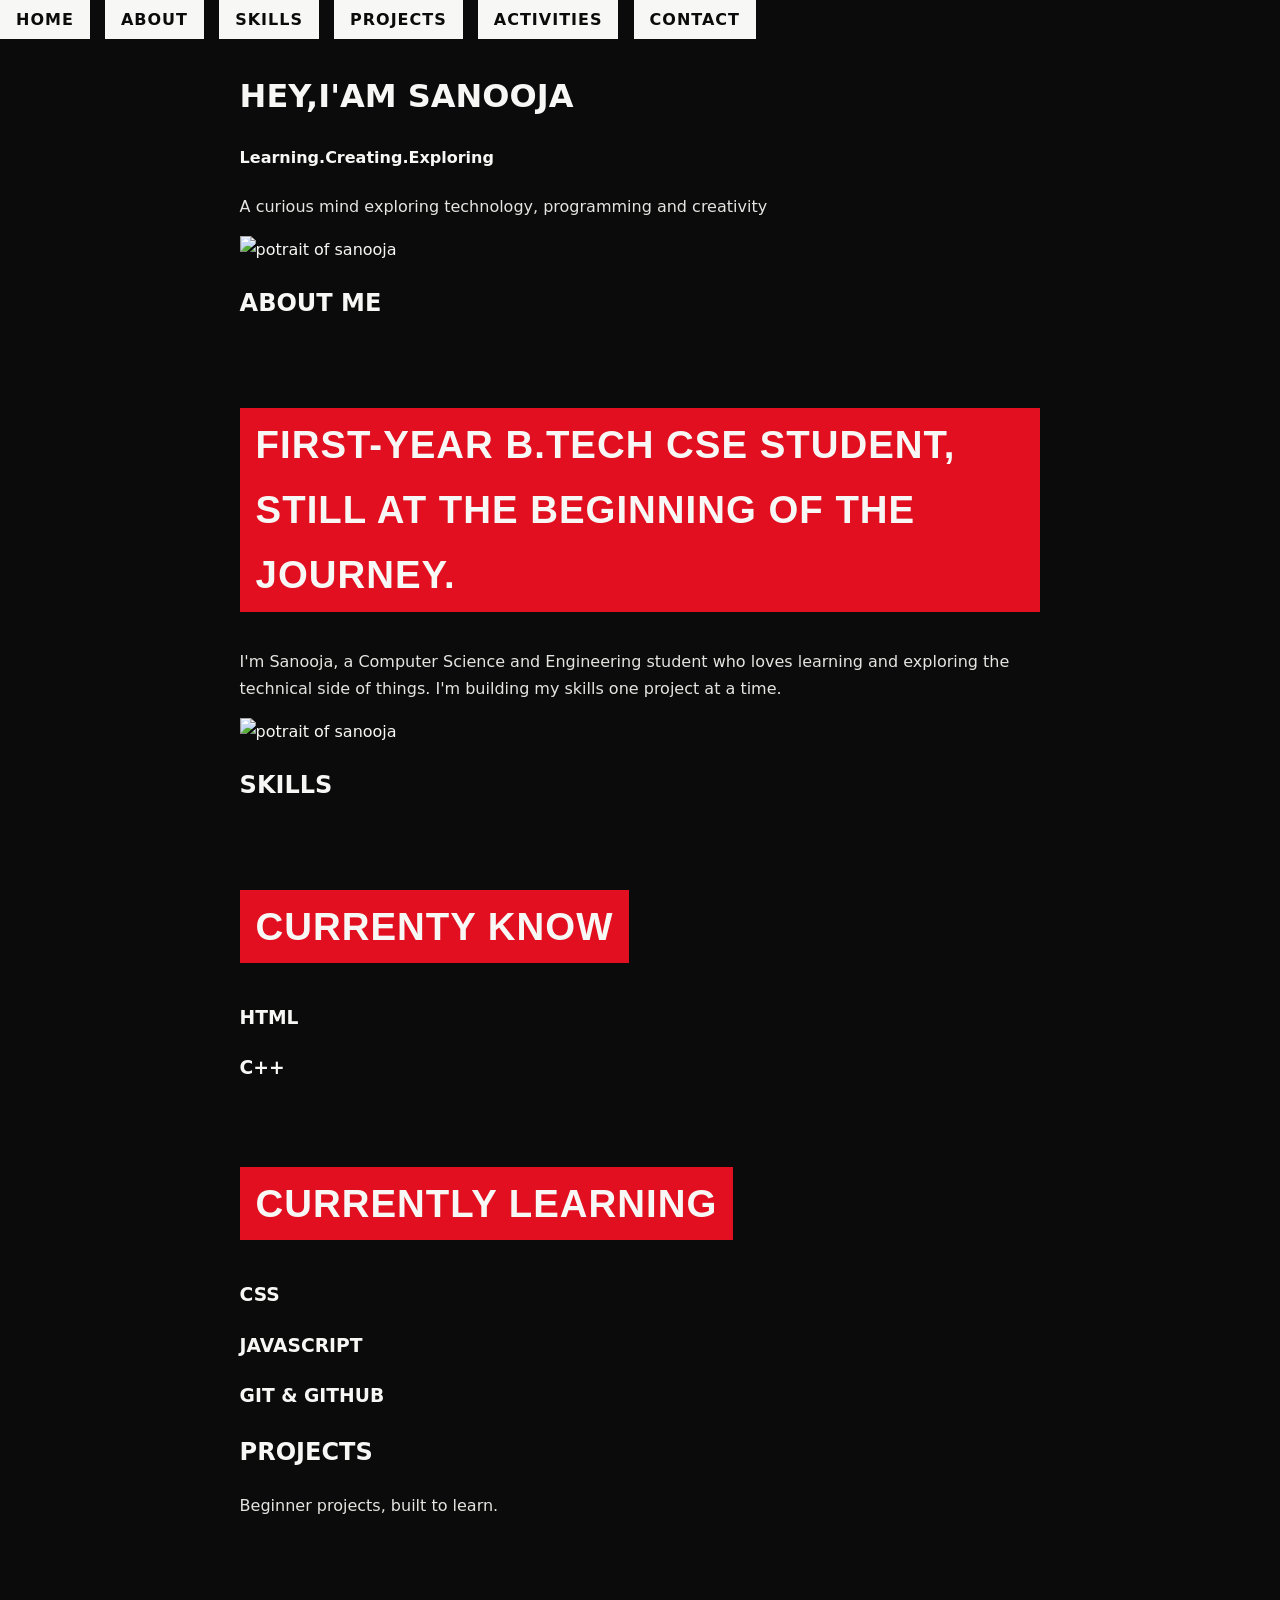
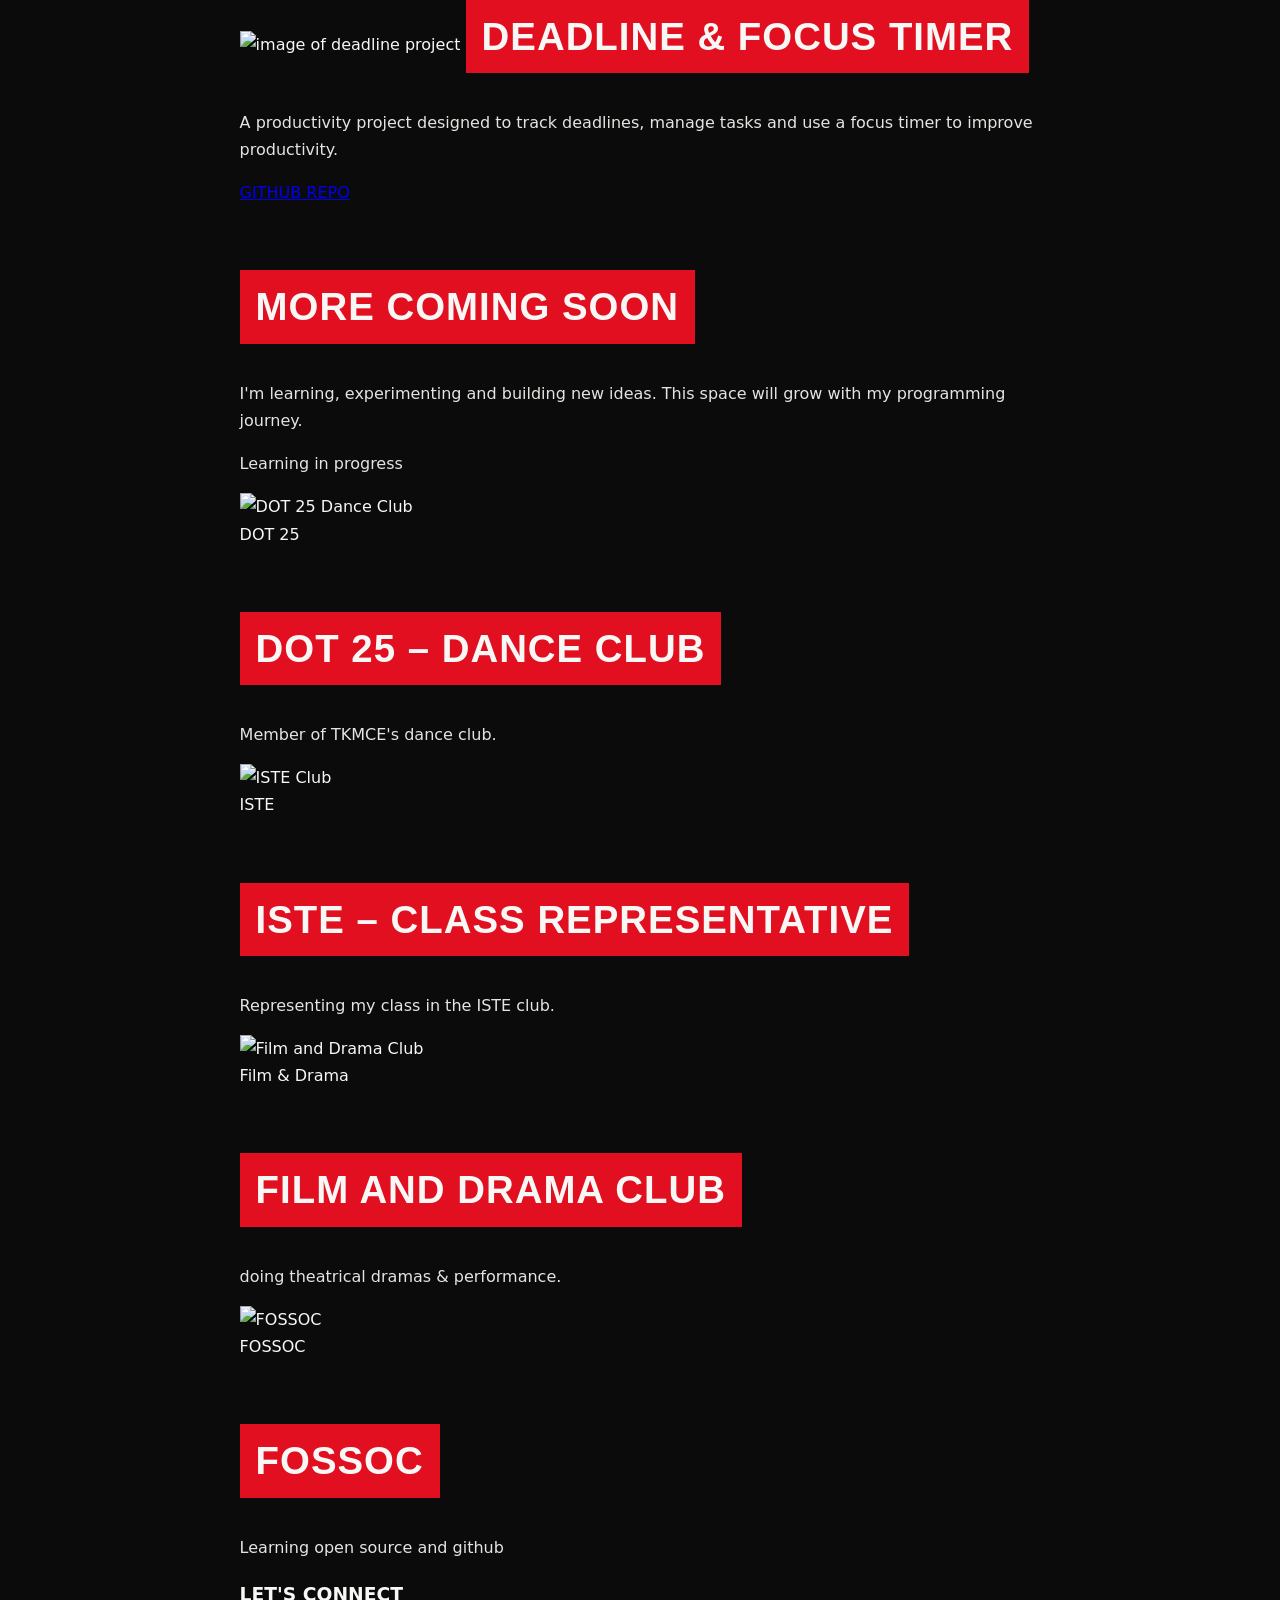
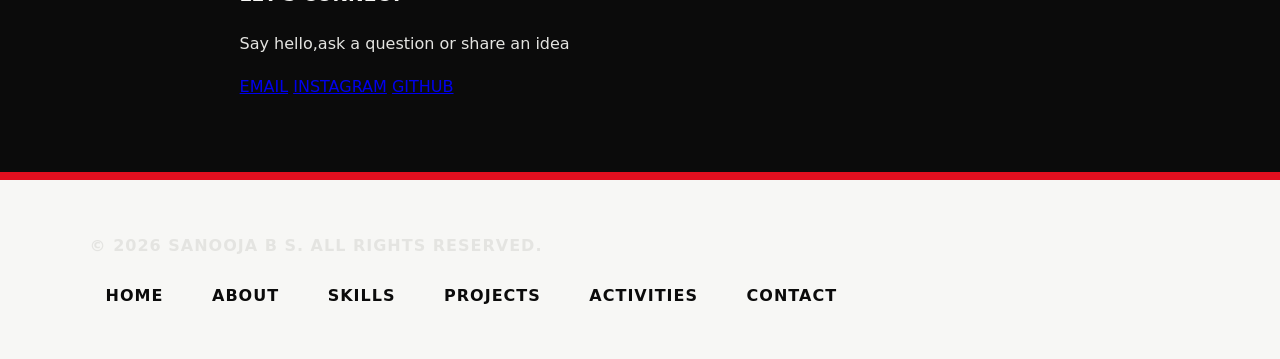
==== index.html @ 66589420 "Update portfolio structure and navigation" ====
<!DOCTYPE html>
<html lan="en">

<head>
  <meta charset="UTF-8">
  <title>sanooja portfolio</title>
  <link rel="stylesheet" href="style.css">
</head>

<body>
  <header>
    <nav>
    <a href="#home">HOME</a>
    <a href="#about">ABOUT</a>
    <a href="#skills">SKILLS</a>
    <a href="#projects">PROJECTS</a>
    <a href="#activities">ACTIVITIES</a>
    <a href="#contact">CONTACT</a>
</nav>
  </header>
  <main>
    <h1>HEY,I'AM SANOOJA</h1>
    <h4>Learning.Creating.Exploring</h4>
    <p>A curious mind exploring technology, programming and creativity</p>
    <img src="C:\Users\sayoo\OneDrive\Desktop\PROJECT PIC\sanooportfolioimage1.jpeg" alt="potrait of sanooja">
    <section id="about">
<h1>ABOUT ME</h1>
            <h2>First-year B.Tech CSE student, still at the beginning of the journey.</h2>
            <p>I'm Sanooja, a Computer Science and Engineering student who loves learning and exploring the technical side of things. I'm building my skills one project at a time.</p>
            <img src="C:\Users\sayoo\OneDrive\Desktop\PROJECT PIC\sanooportfolioimage2.jpeg" alt="potrait of sanooja">

</section>
<section id="skills">

    <h1>SKILLS</h1>
           
            <h2>CURRENTY KNOW</h2>
            <div class="skillcard">
                <h3>HTML</h3>  
            </div>
            <div class="skillcard">
                <h3>C++</h3>    
            </div>
            <h2>CURRENTLY LEARNING</h2>
            <div class="skillcard">
                <h3>CSS</h3>
            </div>
            <div class="skillcard">
                <h3>JAVASCRIPT</h3>
            </div>
            <div class="skillcard">
                <h3>GIT & GITHUB</h3>
            </div>

</section>
<section id="projects">
       <h1>PROJECTS</h1>
            <p>
       <e> Beginner projects, built to learn.</e>
            </p>
            <img src="C:\Users\sayoo\OneDrive\Desktop\PROJECT PIC\DEADLINEPROJECT IMAGE .png"alt="image of deadline project">
            <h2>DEADLINE & FOCUS TIMER</h2>
            <p><e>A productivity project designed to track deadlines, manage tasks and use a focus timer to improve productivity.</e></p>
            
            <div class="skillcard">
                <a href="https://github.com/sanooja-bs/deadline_project">GITHUB REPO</a>
            </div>
               <!-- Project 2 -->
            <div class="project-card">

                <div class="project-icon">
                    <i class="fa-solid fa-code"></i>
                </div>

              
                <h2>More Coming Soon</h2>

                <p>
                    I'm learning, experimenting and building
                    new ideas. This space will grow with my
                    programming journey.
                </p>

     
                <p class="project-status">Learning in progress</p>

    
</section>
<section id="activities">

    <!-- CARDS -->
        <section class="activities-grid">
            <!-- CARD 1 -->
            <article class="activity-card">

                <div class="activity-image">
                    <img src="C:\Users\sayoo\OneDrive\Desktop\PROJECT PIC\dot.jpg" alt="DOT 25 Dance Club">
                    <div class="image-title">DOT 25</div>
                </div>

                <div class="activity-content">
                    <h2>DOT 25 – DANCE CLUB</h2>
                    <p>Member of TKMCE's dance club.</p>
                </div>

            </article>


            <!-- CARD 2 -->
            <article class="activity-card">

                <div class="activity-image">
                    <img src="C:\Users\sayoo\OneDrive\Desktop\PROJECT PIC\iste.jpg" alt="ISTE Club">
                
                    <div class="image-title">ISTE</div>
                </div>

                <div class="activity-content">
                    <h2>ISTE – CLASS REPRESENTATIVE</h2>
                    <p>Representing my class in the ISTE club.</p>
                </div>

            </article>


            <!-- CARD 3 -->
            <article class="activity-card">

                <div class="activity-image">
                    <img src="C:\Users\sayoo\OneDrive\Desktop\PROJECT PIC\f&d.jpg" alt="Film and Drama Club">
                    <div class="image-title">Film & Drama</div>
                </div>

                <div class="activity-content">
                    <h2>FILM AND DRAMA CLUB</h2>
                    <p>doing theatrical dramas & performance.</p>
                </div>

            </article>


            <!-- CARD 4 -->
            <article class="activity-card">

                <div class="activity-image">
                    <img src="C:\Users\sayoo\OneDrive\Desktop\PROJECT PIC\foss.jpg" alt="FOSSOC">
                    <div class="image-title">FOSSOC</div>
                <div class="activity-content">
                    <h2>FOSSOC</h2>
                    <p>Learning open source and github</p>
                </div>


            </article>

</section>
<section id="contact">
 <h1>LET'S CONNECT</h1>
            <p>Say hello,ask a question or share an idea</p>
            <div class="social-links">

        <a href="mailto:sanusaooja067@gmail.com">EMAIL</a>
           
      

        <a href=https://www.instagram.com/hey_sanooja_/?hl>INSTAGRAM</a>
           

        <a href="https://github.com/sanooja-bs">GITHUB</a>
            
        </a>
        </main>
   

    

</section>
  </main>
  <footer> <p>© 2026 Sanooja B S. All rights reserved.</p>
    <nav>
    <a href="#home">HOME</a>
    <a href="#about">ABOUT</a>
    <a href="#skills">SKILLS</a>
    <a href="#projects">PROJECTS</a>
    <a href="#activities">ACTIVITIES</a>
    <a href="#contact">CONTACT</a>
</nav>
  </footer>
</body>
</html>
---- style.css ----
:root {
    --black: #0b0b0b;
    --ink: #151515;
    --white: #f7f7f5;
    --gray: #9a9a9a;
    --gray-light: #e4e4e1;
    --red: #e10f1f;
}

* {
    box-sizing: border-box;
}

html {
    scroll-behavior: smooth;
}

body {
    margin: 0;
    font-family: "Segoe UI", system-ui, Arial, sans-serif;
    background: var(--black);
    color: var(--white);
    line-height: 1.7;
}

/* ---------- Hero: giant name on black, red block behind ---------- */
.hero {
    position: relative;
    overflow: hidden;
    text-align: left;
    padding: 90px 7vw 56px;
    border-bottom: 2px solid var(--white);
}

.hero::before {
    content: "";
    position: absolute;
    top: 0;
    right: 0;
    width: 34%;
    height: 100%;
    background: var(--red);
    z-index: 0;
}

.hero > * {
    position: relative;
    z-index: 1;
}

.hero h1 {
    font-family: Impact, "Arial Black", sans-serif;
    font-size: clamp(3rem, 12vw, 8rem);
    line-height: 0.95;
    text-transform: uppercase;
    letter-spacing: -1px;
    margin: 0 0 18px;
    color: var(--white);
}

.hero p {
    max-width: 560px;
    margin: 0 0 28px;
    color: var(--gray-light);
    font-size: 1.1rem;
    font-weight: 600;
}

nav a {
    display: inline-block;
    margin: 0 10px 8px 0;
    padding: 6px 16px;
    color: var(--black);
    background: var(--white);
    text-decoration: none;
    font-weight: 800;
    text-transform: uppercase;
    letter-spacing: 1px;
    transition: background 0.2s, color 0.2s;
}

nav a:hover {
    background: var(--black);
    color: var(--white);
    outline: 2px solid var(--white);
}

/* ---------- Sections ---------- */
main {
    max-width: 980px;
    margin: auto;
    padding: 0 7vw;
}

h2 {
    display: inline-block;
    margin: 64px 0 20px;
    padding: 4px 16px;
    background: var(--red);
    color: var(--white);
    font-family: Impact, "Arial Black", sans-serif;
    font-size: clamp(1.6rem, 5vw, 2.4rem);
    text-transform: uppercase;
    letter-spacing: 1px;
}

p {
    color: var(--gray-light);
}

/* ---------- Skill chips ---------- */
.chips {
    list-style: none;
    padding: 0;
    display: flex;
    flex-wrap: wrap;
    gap: 10px;
}

.chips li {
    background: var(--gray-light);
    color: var(--black);
    padding: 6px 18px;
    font-weight: 800;
    text-transform: uppercase;
    font-size: 0.85rem;
    letter-spacing: 0.5px;
}

.chips li:nth-child(3n + 1) {
    background: var(--white);
}

.chips li:nth-child(3n + 2) {
    background: var(--red);
    color: var(--white);
}

/* ---------- Project cards: alternate white and dark ---------- */
.grid {
    display: grid;
    grid-template-columns: repeat(auto-fit, minmax(250px, 1fr));
    gap: 18px;
}

.card {
    padding: 22px;
    background: var(--white);
    color: var(--black);
    border-bottom: 8px solid var(--red);
}

.card:nth-child(even) {
    background: var(--ink);
    color: var(--white);
    border: 2px solid var(--gray);
    border-bottom: 8px solid var(--red);
}

.card h3 {
    margin: 0 0 8px;
    font-family: Impact, "Arial Black", sans-serif;
    font-size: 1.6rem;
    text-transform: uppercase;
    line-height: 1.1;
}

.card p {
    color: inherit;
    opacity: 0.85;
    margin: 0 0 14px;
}

.card a {
    color: var(--red);
    font-weight: 800;
    text-transform: uppercase;
    letter-spacing: 1px;
    text-decoration: none;
    border-bottom: 3px solid var(--red);
}

.card a:hover {
    background: var(--red);
    color: var(--white);
}

/* ---------- Links, focus, selection ---------- */
a:focus-visible {
    outline: 3px solid var(--red);
    outline-offset: 3px;
}

::selection {
    background: var(--red);
    color: var(--white);
}

/* ---------- Footer ---------- */
footer {
    margin-top: 72px;
    padding: 36px 7vw;
    background: var(--white);
    color: var(--black);
    font-weight: 700;
    text-transform: uppercase;
    letter-spacing: 1px;
    text-align: left;
    border-top: 8px solid var(--red);
}

/* ---------- Mobile ---------- */
@media (max-width: 640px) {
    .hero::before {
        width: 100%;
        height: 14px;
        top: auto;
        bottom: 0;
    }
}
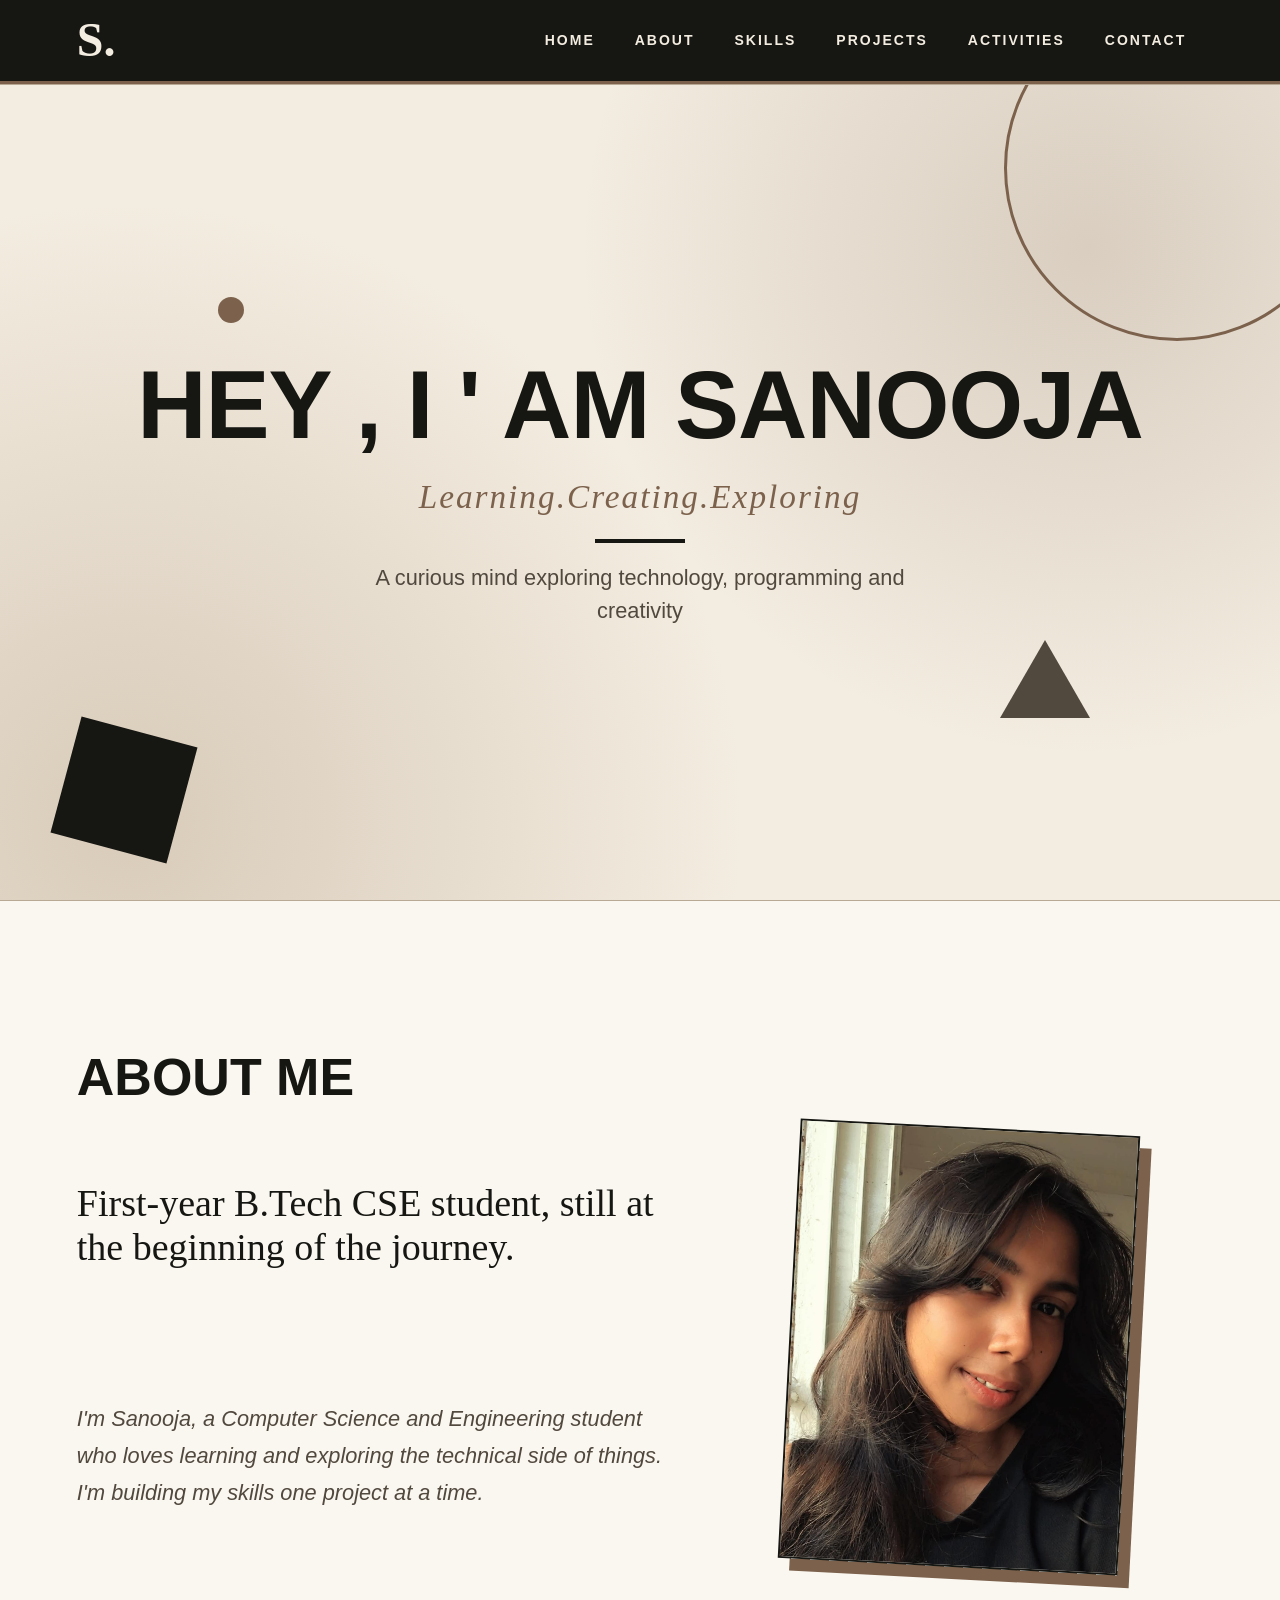
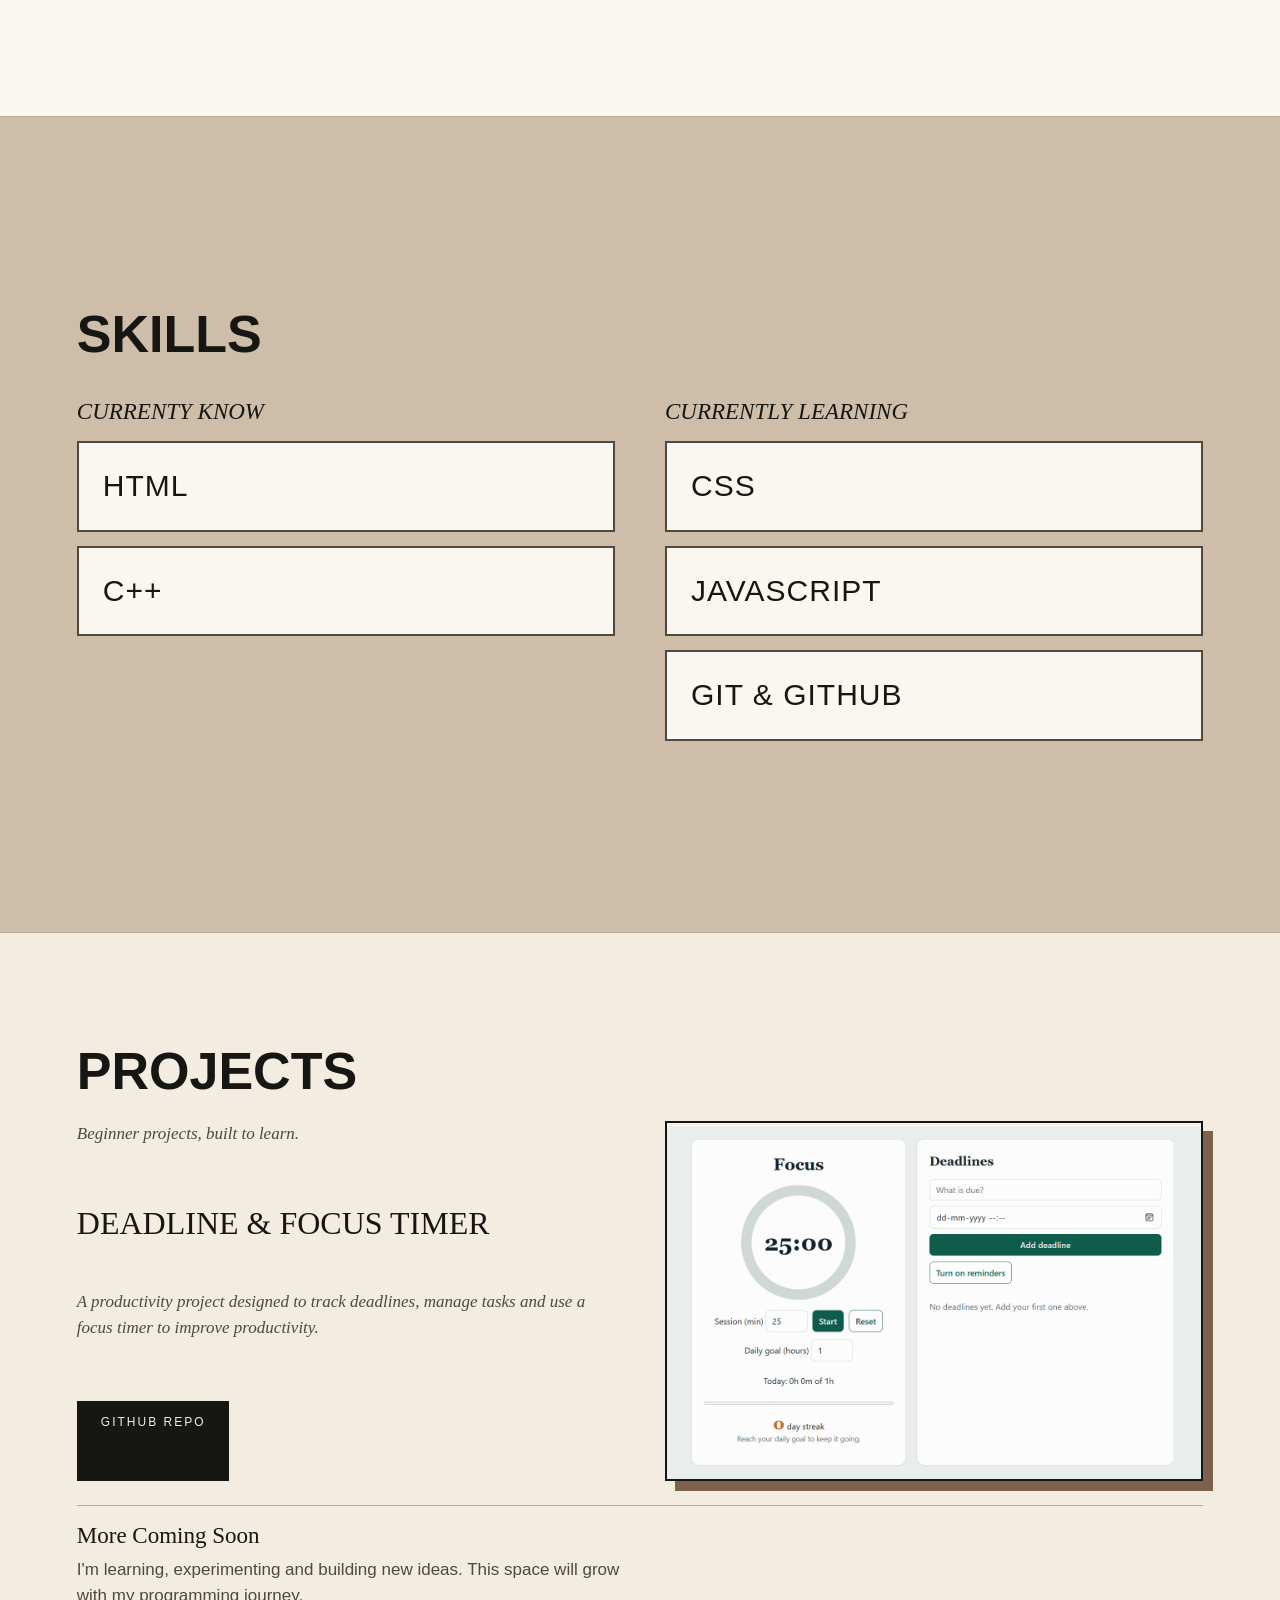
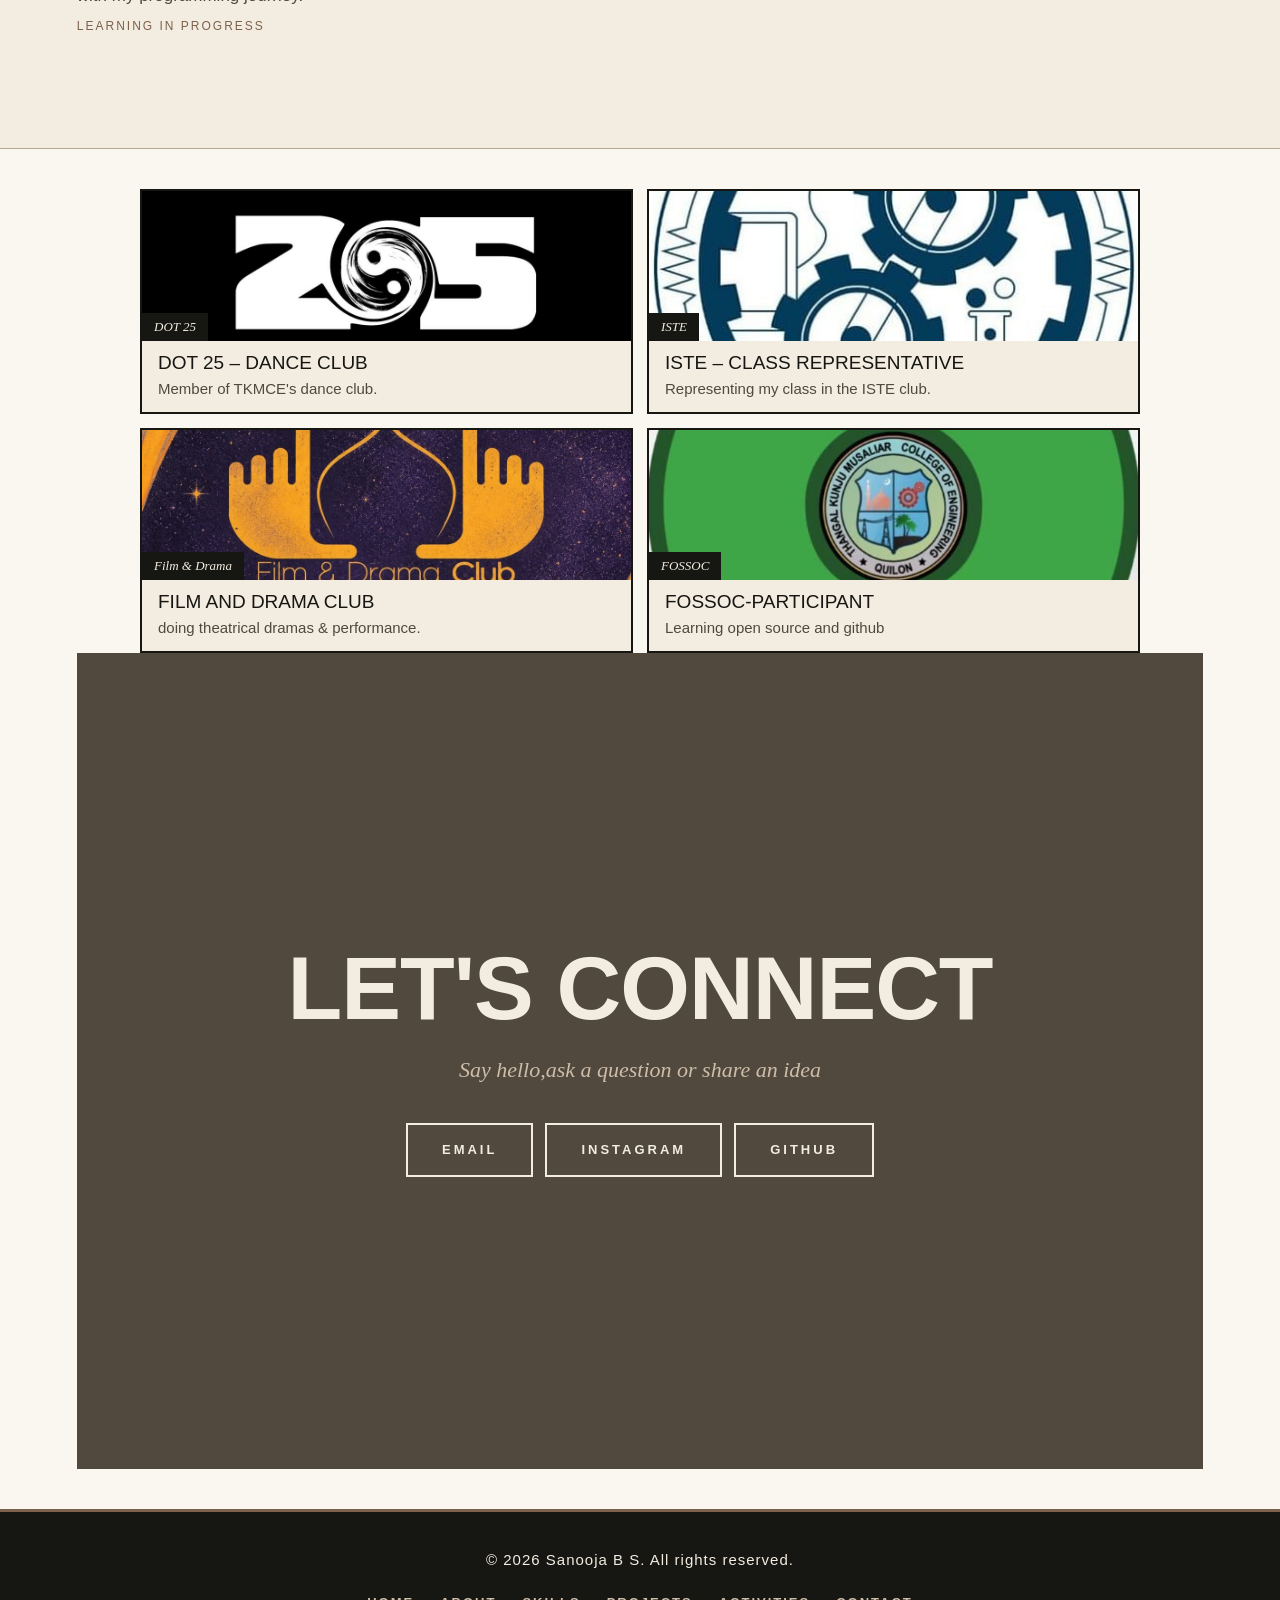
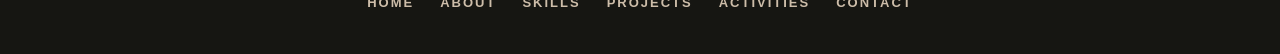
==== commit 66018cc1: "update website styling" ====
--- a/index.html
+++ b/index.html
@@ -19,15 +19,17 @@
 </nav>
   </header>
   <main>
-    <h1>HEY,I'AM SANOOJA</h1>
+    <section id="home">
+    <h1>HEY , I ' AM  SANOOJA</h1>
     <h4>Learning.Creating.Exploring</h4>
     <p>A curious mind exploring technology, programming and creativity</p>
-    <img src="C:\Users\sayoo\OneDrive\Desktop\PROJECT PIC\sanooportfolioimage1.jpeg" alt="potrait of sanooja">
+    <img src="PROJECT PIC\sanooportfolioimage1.jpeg" alt="potrait of sanooja">
+    </section>
     <section id="about">
 <h1>ABOUT ME</h1>
             <h2>First-year B.Tech CSE student, still at the beginning of the journey.</h2>
             <p>I'm Sanooja, a Computer Science and Engineering student who loves learning and exploring the technical side of things. I'm building my skills one project at a time.</p>
-            <img src="C:\Users\sayoo\OneDrive\Desktop\PROJECT PIC\sanooportfolioimage2.jpeg" alt="potrait of sanooja">
+            <img src="PROJECT PIC\sanooportfolioimage2.jpeg" alt="potrait of sanooja">
 
 </section>
 <section id="skills">
@@ -58,7 +60,7 @@
             <p>
        <e> Beginner projects, built to learn.</e>
             </p>
-            <img src="C:\Users\sayoo\OneDrive\Desktop\PROJECT PIC\DEADLINEPROJECT IMAGE .png"alt="image of deadline project">
+            <img src="PROJECT PIC\DEADLINEPROJECT IMAGE .png" alt="image of deadline project">
             <h2>DEADLINE & FOCUS TIMER</h2>
             <p><e>A productivity project designed to track deadlines, manage tasks and use a focus timer to improve productivity.</e></p>
             
@@ -94,7 +96,7 @@
             <article class="activity-card">
 
                 <div class="activity-image">
-                    <img src="C:\Users\sayoo\OneDrive\Desktop\PROJECT PIC\dot.jpg" alt="DOT 25 Dance Club">
+                    <img src="PROJECT PIC\dot.jpg" alt="DOT 25 Dance Club">
                     <div class="image-title">DOT 25</div>
                 </div>
 
@@ -110,7 +112,7 @@
             <article class="activity-card">
 
                 <div class="activity-image">
-                    <img src="C:\Users\sayoo\OneDrive\Desktop\PROJECT PIC\iste.jpg" alt="ISTE Club">
+                    <img src="PROJECT PIC\iste.jpg" alt="ISTE Club">
                 
                     <div class="image-title">ISTE</div>
                 </div>
@@ -127,7 +129,7 @@
             <article class="activity-card">
 
                 <div class="activity-image">
-                    <img src="C:\Users\sayoo\OneDrive\Desktop\PROJECT PIC\f&d.jpg" alt="Film and Drama Club">
+                    <img src="PROJECT PIC\f&d.jpg" alt="Film and Drama Club">
                     <div class="image-title">Film & Drama</div>
                 </div>
 
@@ -143,10 +145,11 @@
             <article class="activity-card">
 
                 <div class="activity-image">
-                    <img src="C:\Users\sayoo\OneDrive\Desktop\PROJECT PIC\foss.jpg" alt="FOSSOC">
+                    <img src="PROJECT PIC\foss.jpg" alt="FOSSOC">
                     <div class="image-title">FOSSOC</div>
+                    </div>
                 <div class="activity-content">
-                    <h2>FOSSOC</h2>
+                    <h2>FOSSOC-PARTICIPANT</h2>
                     <p>Learning open source and github</p>
                 </div>
 
@@ -159,7 +162,7 @@
             <p>Say hello,ask a question or share an idea</p>
             <div class="social-links">
 
-        <a href="mailto:sanusaooja067@gmail.com">EMAIL</a>
+        <a href="mailto:sanusanooja067@gmail.com">EMAIL</a>
            
       
 
--- a/style.css
+++ b/style.css
@@ -1,220 +1,1059 @@
+/* =========================================================
+   SANOOJA PORTFOLIO – MEDIUM SIZE, BALANCED SPACE
+   ========================================================= */
+
 :root {
-    --black: #0b0b0b;
-    --ink: #151515;
-    --white: #f7f7f5;
-    --gray: #9a9a9a;
-    --gray-light: #e4e4e1;
-    --red: #e10f1f;
-}
-
-* {
-    box-sizing: border-box;
-}
+    --dark: #161612;
+    --brown: #51483e;
+    --cream: #f3ece0;
+    --paper: #faf7f0;
+    --beige: #cdbda9;
+    --taupe: #968574;
+    --line: #b8a995;
+    --accent: #7c624d;
+
+    --header-h: 84px;               /* bigger header */
+
+    /* medium sizes, same for every section */
+    --fs-h1: clamp(32px, 4.2vw, 52px);
+    --fs-h2: 23px;
+    --fs-p: 17px;
+}
+
+* { margin: 0; padding: 0; box-sizing: border-box; }
 
 html {
     scroll-behavior: smooth;
+    scroll-padding-top: var(--header-h);
+    scroll-snap-type: y proximity;
 }
 
 body {
-    margin: 0;
-    font-family: "Segoe UI", system-ui, Arial, sans-serif;
-    background: var(--black);
-    color: var(--white);
-    line-height: 1.7;
-}
-
-/* ---------- Hero: giant name on black, red block behind ---------- */
-.hero {
+    background: var(--cream);
+    color: var(--dark);
+    font-family: Arial, Helvetica, sans-serif;
+    line-height: 1.55;
+}
+
+img { display: block; max-width: 100%; }
+a { color: inherit; }
+::selection { background: var(--accent); color: var(--cream); }
+
+@keyframes pop {
+    0%   { transform: scale(1); }
+    40%  { transform: scale(1.07); }
+    100% { transform: scale(1.04); }
+}
+
+@keyframes floaty {
+    0%, 100% { transform: translateY(0) rotate(var(--r, 0deg)); }
+    50%      { transform: translateY(-22px) rotate(calc(var(--r, 0deg) + 6deg)); }
+}
+
+@keyframes fadeUp {
+    from { opacity: 0; transform: translateY(26px); }
+    to   { opacity: 1; transform: translateY(0); }
+}
+
+
+/* ---------- HEADER (a little bigger) ---------- */
+
+header {
+    height: var(--header-h);
+    padding: 0 6%;
+    background: var(--dark);
+    color: var(--cream);
+    position: sticky;
+    top: 0;
+    z-index: 1000;
+    border-bottom: 3px solid var(--accent);
+    display: flex;
+    align-items: center;
+}
+
+header nav {
+    width: 100%;
+    display: flex;
+    justify-content: flex-end;
+    align-items: center;
+    gap: 6px;
+}
+
+header nav::before {
+    content: "S.";
+    font-family: Georgia, serif;
+    font-size: 48px;
+    font-weight: bold;
+    margin-right: auto;
+    color: var(--cream);
+}
+
+header nav a {
+    text-decoration: none;
+    color: var(--cream);
+    font-size: 14px;
+    font-weight: 700;
+    letter-spacing: 2px;
+    padding: 11px 17px;
+    transition: 0.3s ease;
+}
+
+header nav a:hover,
+header nav a.active {
+    background: var(--cream);
+    color: var(--dark);
+}
+
+
+/* ---------- SECTIONS: one window each ---------- */
+
+main > section {
+    min-height: calc(100vh - var(--header-h));
+    padding: 40px 6%;
+    border-top: 1px solid var(--line);
+    display: flex;
+    flex-direction: column;
+    justify-content: center;
+    scroll-snap-align: start;
+}
+
+main > section h1 {
+    font-family: Impact, "Arial Narrow", Arial, sans-serif;
+    font-size: var(--fs-h1);
+    line-height: 1;
+    margin-bottom: 24px;
+}
+
+main > section h2 {
+    font-family: Georgia, serif;
+    font-size: var(--fs-h2);
+    font-weight: normal;
+    line-height: 1.25;
+}
+
+main > section p,
+main > section e {
+    font-size: var(--fs-p);
+    color: var(--brown);
+    max-width: 560px;
+}
+
+
+/* ---------- SMOOTH SECTION TRANSITION (needs script.js) ---------- */
+
+.js main > section {
+    opacity: 0;
+    transform: translateY(40px);
+    transition: opacity 0.8s ease, transform 0.8s ease;
+}
+
+.js main > section.visible {
+    opacity: 1;
+    transform: translateY(0);
+}
+
+
+/* ---------- 1. HOME (no photo, centered, with shapes) ---------- */
+
+#home {
     position: relative;
     overflow: hidden;
-    text-align: left;
-    padding: 90px 7vw 56px;
-    border-bottom: 2px solid var(--white);
-}
-
-.hero::before {
+    display: flex;
+    flex-direction: column;
+    justify-content: center;
+    align-items: center;
+    text-align: center;
+
+    background:
+        radial-gradient(circle at 85% 20%, rgba(124, 98, 77, 0.22) 0, transparent 40%),
+        radial-gradient(circle at 10% 90%, rgba(205, 189, 169, 0.7) 0, transparent 45%),
+        var(--cream);
+}
+
+/* photo removed from this section */
+#home img { display: none; }
+
+/* big outlined circle (top right) */
+#home::before {
     content: "";
     position: absolute;
-    top: 0;
-    right: 0;
-    width: 34%;
+    top: -90px;
+    right: -70px;
+    width: 340px;
+    height: 340px;
+    border: 3px solid var(--accent);
+    border-radius: 50%;
+    animation: floaty 7s ease-in-out infinite;
+}
+
+/* filled rotated square (bottom left) */
+#home::after {
+    content: "";
+    position: absolute;
+    bottom: 50px;
+    left: 5%;
+    width: 120px;
+    height: 120px;
+    background: var(--dark);
+    --r: 15deg;
+    transform: rotate(15deg);
+    animation: floaty 6s ease-in-out infinite;
+}
+
+/* text sits above the shapes */
+#home h1,
+#home h4,
+#home p { position: relative; z-index: 1; }
+
+/* name in one straight line */
+#home h1 {
+    white-space: nowrap;
+    font-size: clamp(34px, 7.5vw, 110px);
+    line-height: 1;
+    letter-spacing: -1px;
+    margin-bottom: 18px;
+    animation: fadeUp 0.9s ease both;
+}
+
+/* small floating dot above the name */
+#home h1::before {
+    content: "";
+    position: absolute;
+    top: -60px;
+    left: 8%;
+    width: 26px;
+    height: 26px;
+    border-radius: 50%;
+    background: var(--accent);
+    --r: 0deg;
+    animation: floaty 5s ease-in-out infinite;
+}
+
+/* tagline centered, with a line under it */
+#home h4 {
+    font-family: Georgia, serif;
+    font-size: clamp(22px, 2.6vw, 34px);
+    font-style: italic;
+    font-weight: normal;
+    letter-spacing: 2px;
+    color: var(--accent);
+    margin-bottom: 18px;
+    animation: fadeUp 0.9s ease 0.2s both;
+}
+
+#home h4::after {
+    content: "";
+    display: block;
+    width: 90px;
+    height: 4px;
+    background: var(--dark);
+    margin: 16px auto 0;
+}
+
+#home p {
+    font-size: clamp(17px, 1.7vw, 22px);
+    max-width: 620px;
+    margin: 0 auto;
+    animation: fadeUp 0.9s ease 0.4s both;
+}
+
+/* triangle (bottom right) */
+#home p::after {
+    content: "";
+    position: absolute;
+    right: -140px;
+    bottom: -90px;
+    width: 0;
+    height: 0;
+    border-left: 45px solid transparent;
+    border-right: 45px solid transparent;
+    border-bottom: 78px solid var(--brown);
+    --r: -10deg;
+    animation: floaty 8s ease-in-out infinite;
+}
+
+/* home on phones */
+@media (max-width: 800px) {
+    #home { min-height: calc(100vh - 58px); }
+    #home h1 { white-space: normal; font-size: clamp(40px, 12vw, 70px); }
+    #home::before { width: 220px; height: 220px; }
+    #home::after { width: 70px; height: 70px; }
+    #home p::after { display: none; }
+}
+
+
+/* ---------- 2. ABOUT ---------- */
+
+#about {
+    background: var(--paper);
+    display: grid;
+    grid-template-columns: 1.2fr 1fr;
+    align-content: center;
+    align-items: center;
+    column-gap: 50px;
+}
+
+#about h1 { grid-column: 1 / -1; }
+
+#about h2 {
+    grid-column: 1;
+    font-size: clamp(26px, 3vw, 38px);
+    line-height: 1.15;
+    margin-bottom: 18px;
+    max-width: 600px;
+}
+
+#about p {
+    grid-column: 1;
+    font-size: clamp(18px, 1.7vw, 22px);
+    font-style: italic;
+    line-height: 1.7;
+    max-width: 600px;
+}
+
+#about img {
+    grid-column: 2;
+    grid-row: 2 / span 2;
+    justify-self: center;
+    width: 100%;
+    max-width: 340px;
+    height: 50vh;
+    max-height: 440px;
+    object-fit: cover;
+    border: 2px solid var(--dark);
+    box-shadow: 12px 12px 0 var(--accent);
+    transform: rotate(3deg);
+    transition: 0.5s ease;
+}
+
+#about img:hover { transform: rotate(0) scale(1.05); box-shadow: 16px 16px 0 var(--dark); }
+
+
+/* ---------- 3. SKILLS ---------- */
+
+#skills {
+    background: var(--beige);
+    display: grid;
+    grid-template-columns: 1fr 1fr;
+    align-content: center;
+    column-gap: 50px;
+    row-gap: 14px;
+}
+
+#skills h1 { grid-column: 1 / -1; }
+
+#skills h2 { font-style: italic; }
+
+#skills h2:first-of-type { grid-column: 1; grid-row: 2; }
+#skills h2:last-of-type  { grid-column: 2; grid-row: 2; }
+
+#skills .skillcard:nth-of-type(1) { grid-column: 1; grid-row: 3; }
+#skills .skillcard:nth-of-type(2) { grid-column: 1; grid-row: 4; }
+#skills .skillcard:nth-of-type(3) { grid-column: 2; grid-row: 3; }
+#skills .skillcard:nth-of-type(4) { grid-column: 2; grid-row: 4; }
+#skills .skillcard:nth-of-type(5) { grid-column: 2; grid-row: 5; }
+
+#skills .skillcard {
+    border: 2px solid var(--brown);
+    background: var(--paper);
+    padding: 20px 24px;
+    cursor: pointer;
+    transition: 0.3s ease;
+}
+
+#skills .skillcard h3 {
+    font-family: Impact, "Arial Narrow", Arial, sans-serif;
+    font-size: clamp(22px, 2.4vw, 30px);
+    font-weight: normal;
+    letter-spacing: 1px;
+}
+
+#skills .skillcard:hover {
+    background: var(--dark);
+    color: var(--cream);
+    border-color: var(--dark);
+    animation: pop 0.4s ease forwards;
+    box-shadow: 6px 6px 0 var(--accent);
+}
+
+
+/* ---------- 4. PROJECTS ---------- */
+
+#projects {
+    background: var(--cream);
+    display: grid;
+    grid-template-columns: 1fr 1fr;
+    align-content: center;
+    column-gap: 50px;
+    text-align: left;
+}
+
+#projects > h1 { grid-column: 1 / -1; }
+#projects > p,
+#projects > h2,
+#projects > .skillcard { grid-column: 1; }
+
+#projects e { font-style: italic; font-family: Georgia, serif; }
+#projects > p { margin-bottom: 10px; }
+#projects > h2 { margin: 8px 0; font-size: clamp(24px, 2.6vw, 32px); }
+
+#projects > img {
+    grid-column: 2;
+    grid-row: 2 / span 4;
+    width: 100%;
+    height: 40vh;
+    max-height: 380px;
+    object-fit: cover;
+    border: 2px solid var(--dark);
+    box-shadow: 10px 10px 0 var(--accent);
+    transition: 0.4s ease;
+}
+
+#projects > img:hover { animation: pop 0.5s ease forwards; box-shadow: 14px 14px 0 var(--dark); }
+
+#projects > .skillcard {
+    justify-self: start;
+    background: var(--dark);
+    margin-top: 12px;
+    transition: 0.3s ease;
+}
+
+#projects > .skillcard:hover { background: var(--accent); animation: pop 0.4s ease forwards; }
+
+#projects .skillcard a {
+    display: block;
+    color: var(--cream);
+    text-decoration: none;
+    padding: 12px 24px;
+    font-size: 12px;
+    letter-spacing: 2px;
+}
+
+.project-card {
+    grid-column: 1 / -1;
+    margin-top: 24px;
+    padding-top: 16px;
+    border-top: 1px solid var(--line);
+}
+
+.project-icon { display: none; }
+.project-card h2 { margin-bottom: 6px; }
+
+.project-status {
+    margin-top: 8px;
+    font-size: 12px !important;
+    text-transform: uppercase;
+    letter-spacing: 2px;
+    color: var(--accent) !important;
+}
+
+
+/* ---------- 5. ACTIVITIES ---------- */
+
+#activities { background: var(--paper); }
+
+.activities-grid {
+    width: 100%;
+    max-width: 1000px;
+    margin: 0 auto;
+    display: grid;
+    grid-template-columns: repeat(2, 1fr);
+    gap: 14px;
+}
+
+.activity-card {
+    background: var(--cream);
+    border: 2px solid var(--dark);
+    overflow: hidden;
+    transition: 0.3s ease;
+    cursor: pointer;
+}
+
+.activity-card:hover {
+    background: var(--dark);
+    color: var(--cream);
+    animation: pop 0.4s ease forwards;
+    box-shadow: 6px 6px 0 var(--accent);
+}
+
+.activity-image {
+    position: relative;
+    height: 17vh;
+    max-height: 150px;
+    overflow: hidden;
+    background: var(--beige);
+}
+
+.activity-image img {
+    width: 100%;
     height: 100%;
-    background: var(--red);
-    z-index: 0;
-}
-
-.hero > * {
+    object-fit: cover;
+    transition: transform 0.6s ease;
+}
+
+.activity-card:hover .activity-image img { transform: scale(1.1); }
+
+.image-title {
+    position: absolute;
+    left: 0;
+    bottom: 0;
+    padding: 4px 12px;
+    background: var(--dark);
+    color: var(--cream);
+    font-family: Georgia, serif;
+    font-size: 13px;
+    font-style: italic;
+}
+
+.activity-content { padding: 12px 16px; }
+
+#activities .activity-content h2 {
+    font-family: Impact, "Arial Narrow", Arial, sans-serif;
+    font-size: 19px;
+    margin-bottom: 3px;
+}
+
+#activities .activity-content p { font-size: 15px; color: var(--brown); }
+.activity-card:hover .activity-content p { color: var(--beige); }
+
+
+/* ---------- 6. CONTACT ---------- */
+
+#contact {
+    background: var(--brown);
+    color: var(--cream);
+    text-align: center;
+    align-items: center;
+}
+
+#contact h1 {
+    color: var(--cream);
+    font-size: clamp(44px, 7vw, 90px);
+    line-height: 0.95;
+    margin-bottom: 22px;
+}
+
+#contact p {
+    color: var(--beige);
+    font-family: Georgia, serif;
+    font-style: italic;
+    font-size: clamp(18px, 1.8vw, 22px);
+    margin: 0 auto 36px;
+}
+
+.social-links {
+    display: flex;
+    justify-content: center;
+    flex-wrap: wrap;
+    gap: 12px;
+}
+
+.social-links a {
+    color: var(--cream);
+    text-decoration: none;
+    border: 2px solid var(--cream);
+    padding: 15px 34px;
+    font-size: 13px;
+    font-weight: 700;
+    letter-spacing: 3px;
+    transition: 0.3s ease;
+}
+
+.social-links a:hover {
+    background: var(--cream);
+    color: var(--dark);
+    animation: pop 0.4s ease forwards;
+}
+
+
+/* ---------- FOOTER ---------- */
+
+footer {
+    background: var(--dark);
+    border-top: 3px solid var(--accent);
+    color: var(--beige);
+    text-align: center;
+    padding: 36px 6%;
+    scroll-snap-align: end;
+}
+
+footer p {
+    font-size: 15px;
+    letter-spacing: 1px;
+    margin-bottom: 16px;
+    color: var(--cream);
+}
+
+footer nav { display: flex; justify-content: center; flex-wrap: wrap; gap: 18px; }
+
+footer nav a {
+    text-decoration: none;
+    color: var(--beige);
+    font-size: 13px;
+    font-weight: 700;
+    letter-spacing: 2px;
+    padding: 5px 4px;
+    transition: 0.3s ease;
+}
+
+footer nav a:hover,
+footer nav a.active { color: var(--cream); }
+
+
+/* ---------- BACK TO TOP ---------- */
+
+#toTop {
+    position: fixed;
+    right: 22px;
+    bottom: 22px;
+    width: 46px;
+    height: 46px;
+    border: 2px solid var(--cream);
+    background: var(--dark);
+    color: var(--cream);
+    font-size: 20px;
+    cursor: pointer;
+    opacity: 0;
+    pointer-events: none;
+    transform: translateY(20px);
+    transition: 0.3s ease;
+    z-index: 999;
+}
+
+#toTop.show { opacity: 1; pointer-events: auto; transform: translateY(0); }
+#toTop:hover { background: var(--cream); color: var(--dark); }
+
+
+/* ---------- MOBILE ---------- */
+
+@media (max-width: 800px) {
+    :root { --header-h: 58px; --fs-h2: 20px; --fs-p: 16px; }
+
+    html { scroll-snap-type: none; }
+
+    header nav::before { font-size: 28px; }
+    header nav a { font-size: 9px; padding: 6px 6px; letter-spacing: 1px; }
+
+    main > section { min-height: auto; padding: 46px 6%; }
+
+    #home, #about, #projects, #skills { grid-template-columns: 1fr; }
+
+    #home h1, #home h4, #home p,
+    #about h2, #about p,
+    #projects > p, #projects > h2, #projects > .skillcard,
+    #skills h2, #skills .skillcard { grid-column: 1 !important; grid-row: auto !important; }
+
+    #home img, #about img, #projects > img {
+        grid-column: 1;
+        grid-row: auto;
+        width: 80%;
+        max-width: 300px;
+        height: 300px;
+        margin: 20px 0;
+        justify-self: start;
+    }
+
+    .activities-grid { grid-template-columns: 1fr; }
+    .activity-image { height: 120px; }
+    .social-links a { width: 100%; }
+}
+
+@media (prefers-reduced-motion: reduce) {
+    html { scroll-behavior: auto; scroll-snap-type: none; }
+    * { animation: none !important; transition: none !important; }
+}
+/* =========================================================
+   11. ACTIVITIES
+   ========================================================= */
+
+@keyframes pop {
+    0%   { transform: scale(1); }
+    40%  { transform: scale(1.07); }
+    100% { transform: scale(1.04); }
+}
+
+
+#activities {
+    background: var(--paper);
+
+    min-height: calc(100vh - var(--header-h, 70px));
+
+    display: flex;
+    flex-direction: column;
+    justify-content: center;
+
+    padding: 40px 6%;
+}
+
+
+/* grid */
+
+.activities-grid {
+    width: 100%;
+    max-width: 1000px;
+
+    margin: 0 auto;
+
+    display: grid;
+
+    grid-template-columns: repeat(2, 1fr);
+
+    gap: 14px;
+}
+
+
+/* activity cards */
+
+.activity-card {
+    background: var(--cream);
+
+    border: 2px solid var(--dark);
+
+    overflow: hidden;
+
+    cursor: pointer;
+
+    transition: 0.3s ease;
+}
+
+
+.activity-card:hover {
+    background: var(--dark);
+
+    color: var(--cream);
+
+    animation: pop 0.4s ease forwards;
+
+    box-shadow: 6px 6px 0 var(--accent);
+}
+
+
+/* activity image */
+
+.activity-image {
     position: relative;
-    z-index: 1;
-}
-
-.hero h1 {
-    font-family: Impact, "Arial Black", sans-serif;
-    font-size: clamp(3rem, 12vw, 8rem);
+
+    height: 17vh;
+    max-height: 150px;
+
+    overflow: hidden;
+
+    background: var(--beige);
+}
+
+
+.activity-image img {
+    width: 100%;
+    height: 100%;
+
+    object-fit: cover;
+
+    transition: transform 0.6s ease;
+}
+
+
+.activity-card:hover .activity-image img {
+    transform: scale(1.1);
+}
+
+
+/* image label */
+
+.image-title {
+    position: absolute;
+
+    left: 0;
+    bottom: 0;
+
+    padding: 4px 12px;
+
+    background: var(--dark);
+
+    color: var(--cream);
+
+    font-family: Georgia, serif;
+
+    font-size: 13px;
+
+    font-style: italic;
+}
+
+
+/* activity text */
+
+.activity-content {
+    padding: 12px 16px;
+}
+
+
+.activity-content h2 {
+    font-family: Impact, "Arial Narrow", Arial, sans-serif;
+
+    font-size: 19px;
+
+    line-height: 1.1;
+
+    margin-bottom: 4px;
+}
+
+
+.activity-content p {
+    font-size: 15px;
+
+    color: var(--brown);
+}
+
+
+.activity-card:hover .activity-content p {
+    color: var(--beige);
+}
+
+
+/* =========================================================
+   12. CONTACT
+   ========================================================= */
+
+#contact {
+    background: var(--brown);
+
+    color: var(--cream);
+
+    text-align: center;
+
+    min-height: calc(100vh - var(--header-h, 70px));
+
+    display: flex;
+    flex-direction: column;
+    justify-content: center;
+    align-items: center;
+
+    padding: 40px 6%;
+}
+
+
+/* contact heading */
+
+#contact h1 {
+    font-family: Impact, "Arial Narrow", Arial, sans-serif;
+
+    font-size: clamp(44px, 7vw, 90px);
+
     line-height: 0.95;
-    text-transform: uppercase;
+
     letter-spacing: -1px;
-    margin: 0 0 18px;
-    color: var(--white);
-}
-
-.hero p {
+
+    color: var(--cream);
+
+    margin-bottom: 22px;
+}
+
+
+#contact p {
+    color: var(--beige);
+
+    font-family: Georgia, serif;
+
+    font-size: clamp(18px, 1.8vw, 22px);
+
+    font-style: italic;
+
     max-width: 560px;
-    margin: 0 0 28px;
-    color: var(--gray-light);
-    font-size: 1.1rem;
-    font-weight: 600;
-}
-
-nav a {
-    display: inline-block;
-    margin: 0 10px 8px 0;
-    padding: 6px 16px;
-    color: var(--black);
-    background: var(--white);
+
+    margin: 0 auto 36px;
+}
+
+
+/* social links */
+
+.social-links {
+    display: flex;
+
+    justify-content: center;
+
+    gap: 12px;
+
+    flex-wrap: wrap;
+}
+
+
+.social-links a {
+    color: var(--cream);
+
     text-decoration: none;
-    font-weight: 800;
-    text-transform: uppercase;
+
+    border: 2px solid var(--cream);
+
+    padding: 15px 34px;
+
+    font-size: 13px;
+    font-weight: 700;
+
+    letter-spacing: 3px;
+
+    transition: 0.3s ease;
+}
+
+
+.social-links a:hover {
+    background: var(--cream);
+
+    color: var(--dark);
+
+    animation: pop 0.4s ease forwards;
+}
+
+
+/* =========================================================
+   13. FOOTER
+   ========================================================= */
+
+footer {
+    background: var(--dark);
+
+    border-top: 3px solid var(--accent);
+
+    color: var(--beige);
+
+    text-align: center;
+
+    padding: 36px 6%;
+}
+
+
+footer p {
+    font-size: 15px;
+
     letter-spacing: 1px;
-    transition: background 0.2s, color 0.2s;
-}
-
-nav a:hover {
-    background: var(--black);
-    color: var(--white);
-    outline: 2px solid var(--white);
-}
-
-/* ---------- Sections ---------- */
-main {
-    max-width: 980px;
-    margin: auto;
-    padding: 0 7vw;
-}
-
-h2 {
-    display: inline-block;
-    margin: 64px 0 20px;
-    padding: 4px 16px;
-    background: var(--red);
-    color: var(--white);
-    font-family: Impact, "Arial Black", sans-serif;
-    font-size: clamp(1.6rem, 5vw, 2.4rem);
-    text-transform: uppercase;
-    letter-spacing: 1px;
-}
-
-p {
-    color: var(--gray-light);
-}
-
-/* ---------- Skill chips ---------- */
-.chips {
-    list-style: none;
-    padding: 0;
+
+    margin-bottom: 16px;
+
+    color: var(--cream);
+}
+
+
+footer nav {
     display: flex;
+
+    justify-content: center;
+
     flex-wrap: wrap;
-    gap: 10px;
-}
-
-.chips li {
-    background: var(--gray-light);
-    color: var(--black);
-    padding: 6px 18px;
-    font-weight: 800;
-    text-transform: uppercase;
-    font-size: 0.85rem;
-    letter-spacing: 0.5px;
-}
-
-.chips li:nth-child(3n + 1) {
-    background: var(--white);
-}
-
-.chips li:nth-child(3n + 2) {
-    background: var(--red);
-    color: var(--white);
-}
-
-/* ---------- Project cards: alternate white and dark ---------- */
-.grid {
-    display: grid;
-    grid-template-columns: repeat(auto-fit, minmax(250px, 1fr));
+
     gap: 18px;
 }
 
-.card {
-    padding: 22px;
-    background: var(--white);
-    color: var(--black);
-    border-bottom: 8px solid var(--red);
-}
-
-.card:nth-child(even) {
-    background: var(--ink);
-    color: var(--white);
-    border: 2px solid var(--gray);
-    border-bottom: 8px solid var(--red);
-}
-
-.card h3 {
-    margin: 0 0 8px;
-    font-family: Impact, "Arial Black", sans-serif;
-    font-size: 1.6rem;
-    text-transform: uppercase;
-    line-height: 1.1;
-}
-
-.card p {
-    color: inherit;
-    opacity: 0.85;
-    margin: 0 0 14px;
-}
-
-.card a {
-    color: var(--red);
-    font-weight: 800;
-    text-transform: uppercase;
-    letter-spacing: 1px;
+
+footer nav a {
     text-decoration: none;
-    border-bottom: 3px solid var(--red);
-}
-
-.card a:hover {
-    background: var(--red);
-    color: var(--white);
-}
-
-/* ---------- Links, focus, selection ---------- */
-a:focus-visible {
-    outline: 3px solid var(--red);
-    outline-offset: 3px;
-}
-
-::selection {
-    background: var(--red);
-    color: var(--white);
-}
-
-/* ---------- Footer ---------- */
-footer {
-    margin-top: 72px;
-    padding: 36px 7vw;
-    background: var(--white);
-    color: var(--black);
+
+    color: var(--beige);
+
+    font-size: 13px;
     font-weight: 700;
-    text-transform: uppercase;
-    letter-spacing: 1px;
-    text-align: left;
-    border-top: 8px solid var(--red);
-}
-
-/* ---------- Mobile ---------- */
-@media (max-width: 640px) {
-    .hero::before {
+
+    letter-spacing: 2px;
+
+    padding: 5px 4px;
+
+    transition: 0.3s ease;
+}
+
+
+footer nav a:hover {
+    color: var(--cream);
+}
+
+
+/* =========================================================
+   14. MOBILE
+   ========================================================= */
+
+@media (max-width: 800px) {
+
+    /* header */
+
+    header {
+        padding: 12px 5%;
+    }
+
+    header nav {
+        justify-content: center;
+    }
+
+    header nav::before {
         width: 100%;
-        height: 14px;
-        top: auto;
-        bottom: 0;
+
+        text-align: center;
+
+        margin-bottom: 6px;
+    }
+
+    header nav a {
+        font-size: 9px;
+
+        padding: 6px 7px;
+    }
+
+
+    /* activities */
+
+    #activities {
+        min-height: auto;
+
+        padding: 46px 6%;
+    }
+
+    .activities-grid {
+        grid-template-columns: 1fr;
+    }
+
+    .activity-image {
+        height: 120px;
+    }
+
+
+    /* contact */
+
+    #contact {
+        min-height: auto;
+
+        padding: 70px 6%;
+    }
+
+    #contact h1 {
+        font-size: 16vw;
+    }
+
+    .social-links {
+        flex-direction: column;
+
+        width: 100%;
+    }
+
+    .social-links a {
+        width: 100%;
+
+        text-align: center;
+    }
+}
+
+
+/* =========================================================
+   15. SMALL PHONE
+   ========================================================= */
+
+@media (max-width: 450px) {
+
+    header nav a {
+        font-size: 8px;
+
+        padding: 5px;
+    }
+
+    .activity-image {
+        height: 100px;
+    }
+
+    footer nav {
+        gap: 10px;
     }
 }
